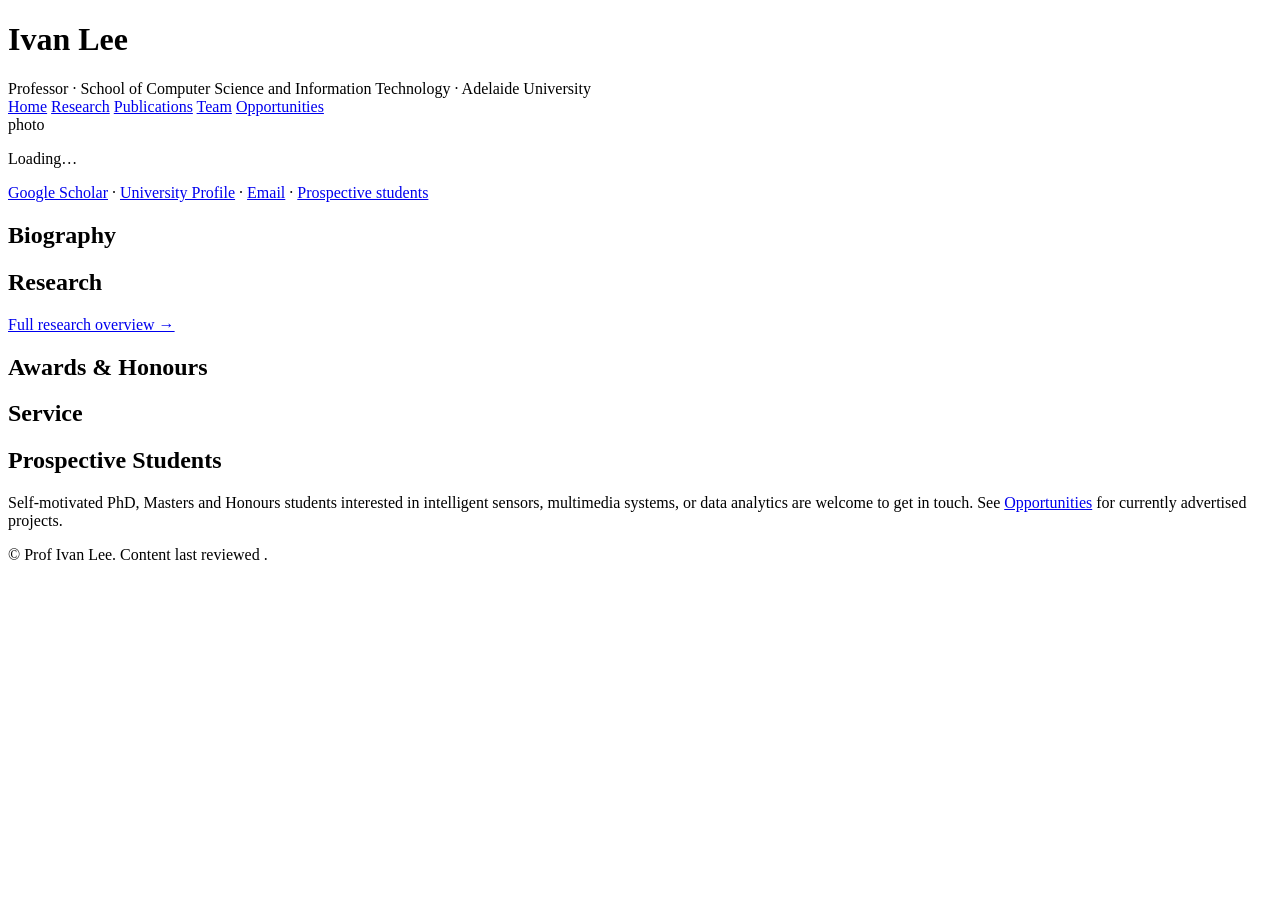
==== index.html @ 225e3fd3 "from Huafei with minor modification" ====
<!DOCTYPE html>
<html lang="en">
<head>
<meta charset="UTF-8">
<meta name="viewport" content="width=device-width, initial-scale=1.0">
<title>Home · Prof Ivan Lee </title>
<meta name="description" content="Prof Ivan Lee, researching Intelligent Sensors, Multimedia Systems and Data Analytics at University of Adelaide.">
<link rel="stylesheet" href="assets/css/style.css">
</head>
<body>
<div class="page">

<header class="masthead">
  <h1>Ivan Lee</h1>
  <div class="role">Professor &middot; School of Computer Science and Information Technology &middot; Adelaide University</div>
</header>

<div class="layout">
  <nav class="sidebar">
    <a href="index.html" class="active">Home</a>
    <a href="research.html">Research</a>
    <a href="publications.html">Publications</a>
    <a href="team.html">Team</a>
    <a href="opportunities.html">Opportunities</a>
  </nav>

  <main class="content">

    <div class="intro">
      <!-- TODO: 放真实照片到 assets/img/team/ivan-lee.jpg,并把下方占位换成 <img class="avatar-photo" src="assets/img/team/ivan-lee.jpg" alt="Prof Ivan Lee"> -->
      <div class="avatar-box">photo</div>
      <div class="intro-text">
        <p id="hero-tagline">Loading…</p>
        <p>
          <a href="#" data-scholar-url target="_blank" rel="noopener">Google Scholar</a> &middot;
          <a href="#" data-profile-url target="_blank" rel="noopener">University Profile</a> &middot;
          <a href="#" data-site-email>Email</a> &middot;
          <a href="opportunities.html">Prospective students</a>
        </p>
        <p class="metrics-line" id="metrics-line"></p>
      </div>
    </div>

    <h2>Biography</h2>
    <div id="bio"></div>

    <h2>Research</h2>
    <div id="theme-grid"></div>
    <p><a href="research.html">Full research overview &rarr;</a></p>

    <h2>Awards &amp; Honours</h2>
    <ul id="awards-list"></ul>

    <h2>Service</h2>
    <ul id="service-list"></ul>
    <p class="small muted" id="funding-note"></p>

    <!-- <h2>Collaborators</h2> -->
    <!-- <p class="small muted">Named collaborators from Prof Lee's research overview, by project.</p> -->
    <!-- <ul id="collaborators-list"></ul> -->

    <!-- <h2>Sponsors &amp; Partners</h2> -->
    <!-- <p class="small muted">Organisations that have funded or hosted Prof Lee's research, grouped as in his own research overview (snapshot: September 2026).</p> -->
    <!-- <div class="sponsors-grid" id="sponsors-grid"></div> -->

    <h2>Prospective Students</h2>
    <p>Self-motivated PhD, Masters and Honours students interested in intelligent sensors, multimedia systems, or data analytics are welcome to get in touch. See <a href="opportunities.html">Opportunities</a> for currently advertised projects.</p>

  </main>
</div>

<footer class="site-footer">
  &copy; <span id="footer-year"></span> Prof Ivan Lee. Content last reviewed <span data-last-verified></span>.
</footer>

</div>
<script src="assets/js/data.js"></script>
<script src="assets/js/render.js"></script>
</body>
</html>
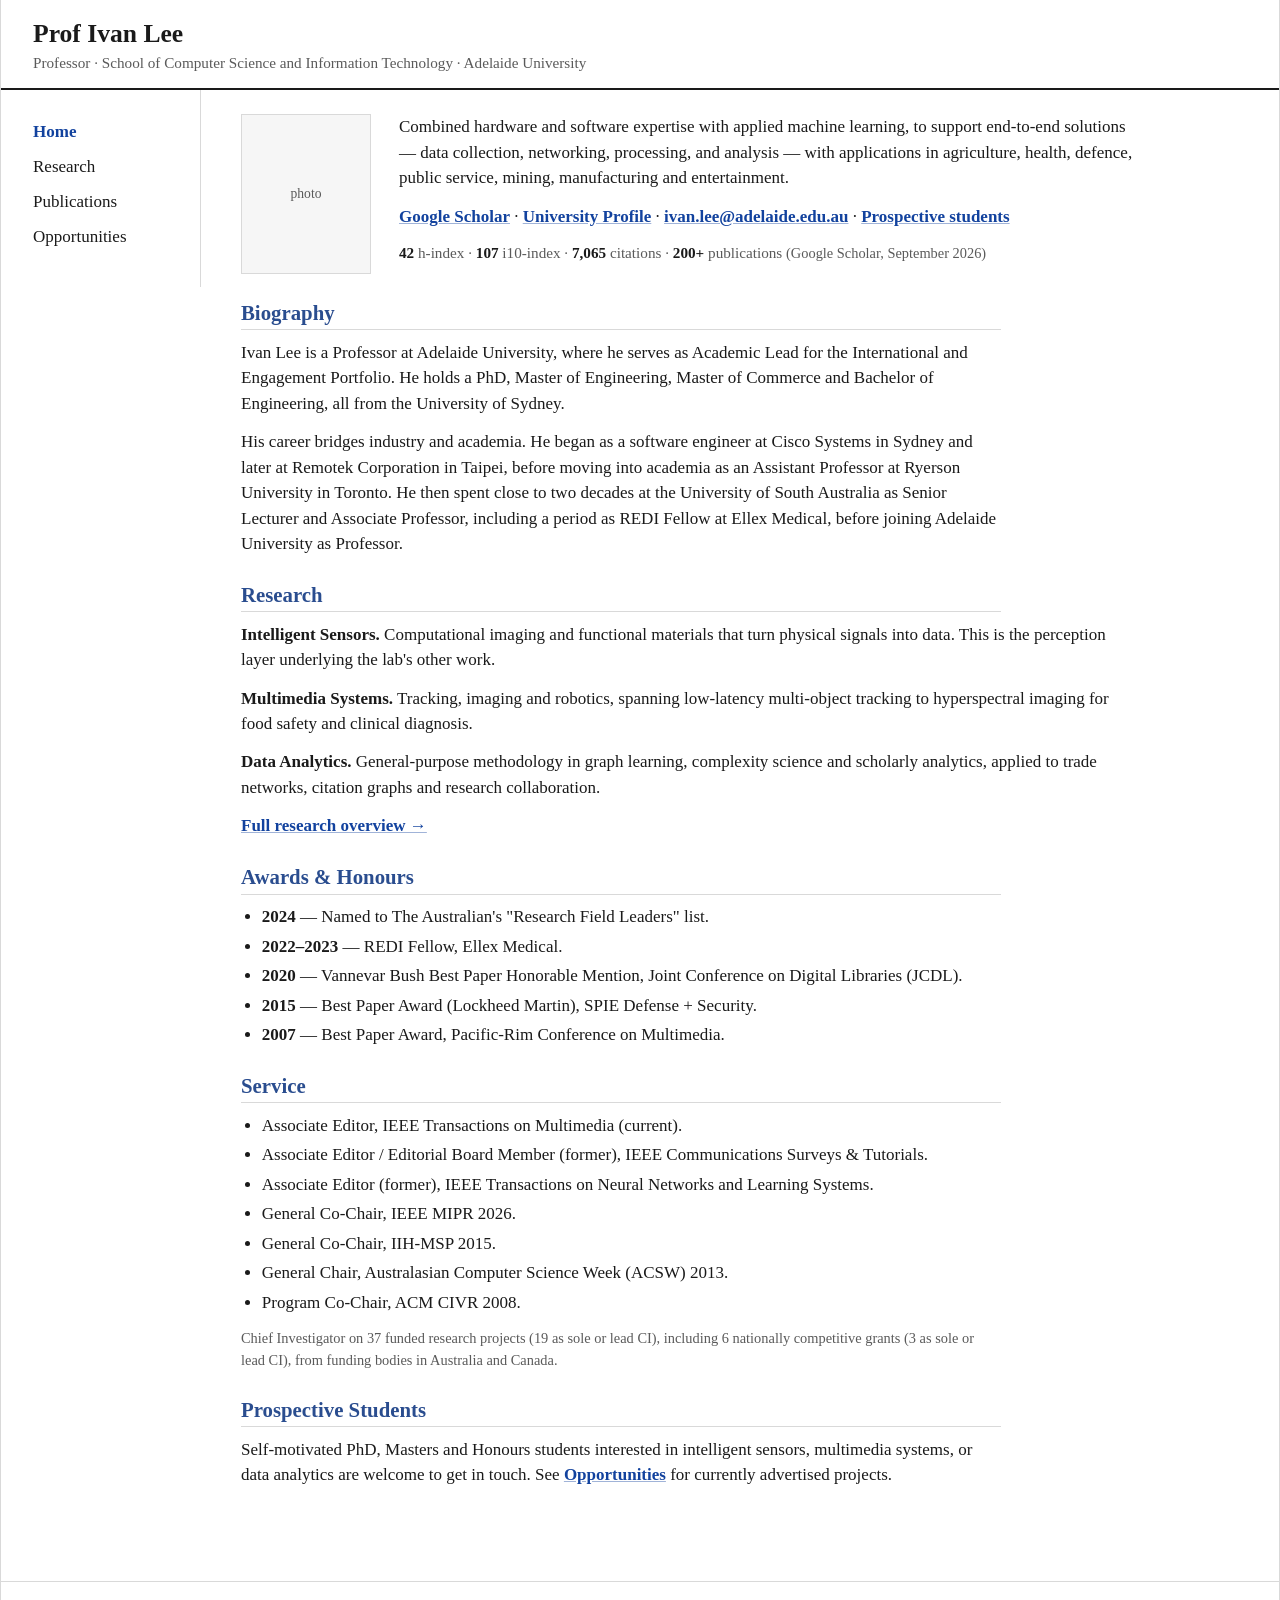
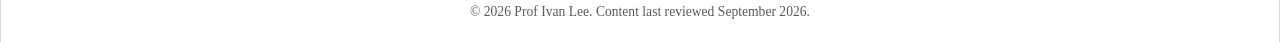
==== commit acce9cf1: "remove team" ====
--- a/index.html
+++ b/index.html
@@ -11,7 +11,7 @@
 <div class="page">
 
 <header class="masthead">
-  <h1>Ivan Lee</h1>
+  <h1>Prof Ivan Lee</h1>
   <div class="role">Professor &middot; School of Computer Science and Information Technology &middot; Adelaide University</div>
 </header>
 
@@ -20,7 +20,7 @@
     <a href="index.html" class="active">Home</a>
     <a href="research.html">Research</a>
     <a href="publications.html">Publications</a>
-    <a href="team.html">Team</a>
+    <!-- <a href="team.html">Team</a> -->
     <a href="opportunities.html">Opportunities</a>
   </nav>
 
--- a/assets/css/style.css
+++ b/assets/css/style.css
@@ -0,0 +1,126 @@
+/*
+ * 极简学术风格,参考 rp-main 模板(sidebar 导航 + Georgia/Times 衬线字体)与
+ * czh513.github.io 的朴素排版。全站只用一个强调色(蓝),黑/白/灰为中性色,不计入配色数。
+ * 不用卡片阴影、圆角徽章、渐变——纯文本层级 + 边框分隔。
+ */
+:root {
+  --ink: #1a1a1a;
+  --muted: #5a5a5a;
+  --accent: #2a4d8f;
+  --link: #12429e;
+  --border: #d9d9d9;
+  --bg-sidebar: #f6f6f6;
+  --bg-page: #ececeb;
+}
+
+* { box-sizing: border-box; }
+html { background: var(--bg-page); }
+body {
+  margin: 0;
+  font-family: "Times New Roman", Times, Georgia, serif;
+  color: var(--ink);
+  background: var(--bg-page);
+  line-height: 1.5;
+  font-size: 17px;
+}
+a { color: var(--link); text-decoration: underline; text-decoration-color: rgba(18,66,158,0.4); font-weight: 600; }
+a:hover { text-decoration-color: var(--link); }
+h1, h2, h3, h4, h5, h6 { color: var(--accent); font-weight: bold; line-height: 1.25; }
+h1 { font-size: 1.7rem; margin: 0 0 0.6rem; }
+h2 { font-size: 1.3rem; margin: 1.6rem 0 0.6rem; padding-bottom: 0.2rem; border-bottom: 1px solid var(--border); }
+h3 { font-size: 1.1rem; margin: 1.2rem 0 0.4rem; }
+h4 { font-size: 1rem; margin: 1rem 0 0.3rem; }
+p { margin: 0 0 0.8rem; }
+ul, ol { margin: 0 0 0.8rem; padding-left: 1.3rem; }
+li { margin-bottom: 0.25rem; }
+hr { border: none; border-top: 1px solid var(--border); margin: 1.5rem 0; }
+.muted { color: var(--muted); }
+.small { font-size: 0.9rem; }
+
+/* ===== Page shell: white "sheet" framed by a gray page background ===== */
+.page { max-width: 1300px; margin: 0 auto; background: #fff; border-left: 1px solid var(--border); border-right: 1px solid var(--border); min-height: 100vh; }
+
+.masthead {
+  padding: 1.1rem 2rem 0.85rem;
+  border-bottom: 2px solid var(--ink);
+}
+.masthead h1 { color: var(--ink); margin: 0; font-size: 1.6rem; }
+.masthead .role { color: var(--muted); font-size: 0.95rem; margin-top: 0.15rem; }
+
+.layout { display: flex; align-items: flex-start; }
+.sidebar {
+  width: 200px; flex-shrink: 0; padding: 1.5rem 1rem 2rem 2rem;
+  border-right: 1px solid var(--border);
+}
+.sidebar a {
+  display: block; padding: 0.3rem 0; color: var(--ink); text-decoration: none; font-weight: normal;
+}
+.sidebar a:hover { color: var(--link); }
+.sidebar a.active { color: var(--link); font-weight: bold; }
+.content { flex: 1; min-width: 0; padding: 1.5rem 2.5rem 3rem; }
+.content > :not(.intro):not(#theme-grid):not(#research-detail):not(.sponsors-grid) { max-width: 760px; }
+.intro, #theme-grid, #research-detail { max-width: 900px; }
+.sponsors-grid { max-width: 1000px; }
+
+@media (max-width: 700px) {
+  .layout { flex-direction: column; }
+  .sidebar {
+    width: 100%; border-right: none; border-bottom: 1px solid var(--border);
+    padding: 0.75rem 1.5rem; display: flex; flex-wrap: wrap; gap: 0 1.2rem;
+  }
+  .sidebar a { padding: 0.3rem 0; }
+  .content { padding: 1.25rem 1.5rem 2.5rem; }
+}
+
+/* ===== Home ===== */
+.intro { display: flex; gap: 1.75rem; align-items: flex-start; flex-wrap: wrap; margin-bottom: 1rem; }
+.avatar-box {
+  width: 130px; height: 160px; flex-shrink: 0; background: var(--bg-sidebar);
+  border: 1px solid var(--border); display: flex; align-items: center; justify-content: center;
+  color: var(--muted); font-size: 0.85rem; text-align: center;
+}
+.avatar-photo { width: 130px; height: 160px; object-fit: cover; display: block; border: 1px solid var(--border); }
+.intro-text { flex: 1; min-width: 280px; }
+.metrics-line { color: var(--muted); font-size: 0.95rem; margin: 0.75rem 0 0; }
+.metrics-line strong { color: var(--ink); }
+
+.sponsors-grid { display: flex; flex-direction: column; gap: 1.5rem; margin: 1rem 0 0.8rem; }
+.sponsor-figure { margin: 0; }
+.sponsor-figure img { max-width: 100%; height: auto; border: 1px solid var(--border); display: block; }
+.sponsor-figure figcaption { font-size: 0.85rem; color: var(--muted); margin-top: 0.35rem; }
+
+/* ===== Research page ===== */
+.subarea-list { margin-top: 0.2rem; }
+.pub-mini-list { list-style: none; padding-left: 0; margin-top: 0.4rem; }
+.pub-mini-list li { padding: 0.2rem 0; }
+
+/* ===== Publications: full citation, definition-list-like ===== */
+.pub-year-heading { margin-top: 1.6rem; }
+.pub-list { list-style: none; padding-left: 0; margin: 0.5rem 0 0; }
+.pub-entry { padding: 0.5rem 0; border-bottom: 1px solid var(--border); }
+.pub-entry .pub-title { font-weight: bold; }
+.pub-entry .pub-authors { display: block; }
+.pub-entry .pub-cite { color: var(--muted); font-style: italic; }
+.pub-entry .pub-cat { color: var(--muted); font-size: 0.85rem; }
+
+/* ===== Team ===== */
+.pi-block { display: flex; gap: 1.75rem; flex-wrap: wrap; margin-top: 0.5rem; }
+.pi-text { flex: 1 1 320px; min-width: 0; }
+.link-row a { margin-right: 1rem; }
+.member-entry { margin-bottom: 0.6rem; }
+.project-list { list-style: none; padding-left: 0; }
+.project-list li { padding: 0.2rem 0; }
+.project-list li::before { content: "— "; }
+
+/* ===== Opportunities ===== */
+.project-card { padding: 1rem 0; border-bottom: 1px solid var(--border); }
+.project-card h3 { margin-top: 0.2rem; }
+.note-line { color: var(--muted); font-size: 0.9rem; }
+.apply-link { font-weight: bold; }
+
+/* ===== Footer ===== */
+.site-footer {
+  border-top: 1px solid var(--border); margin-top: 2rem; padding: 1.25rem 1.5rem;
+  color: var(--muted); font-size: 0.85rem; text-align: center;
+}
+.site-footer a { color: var(--muted); }
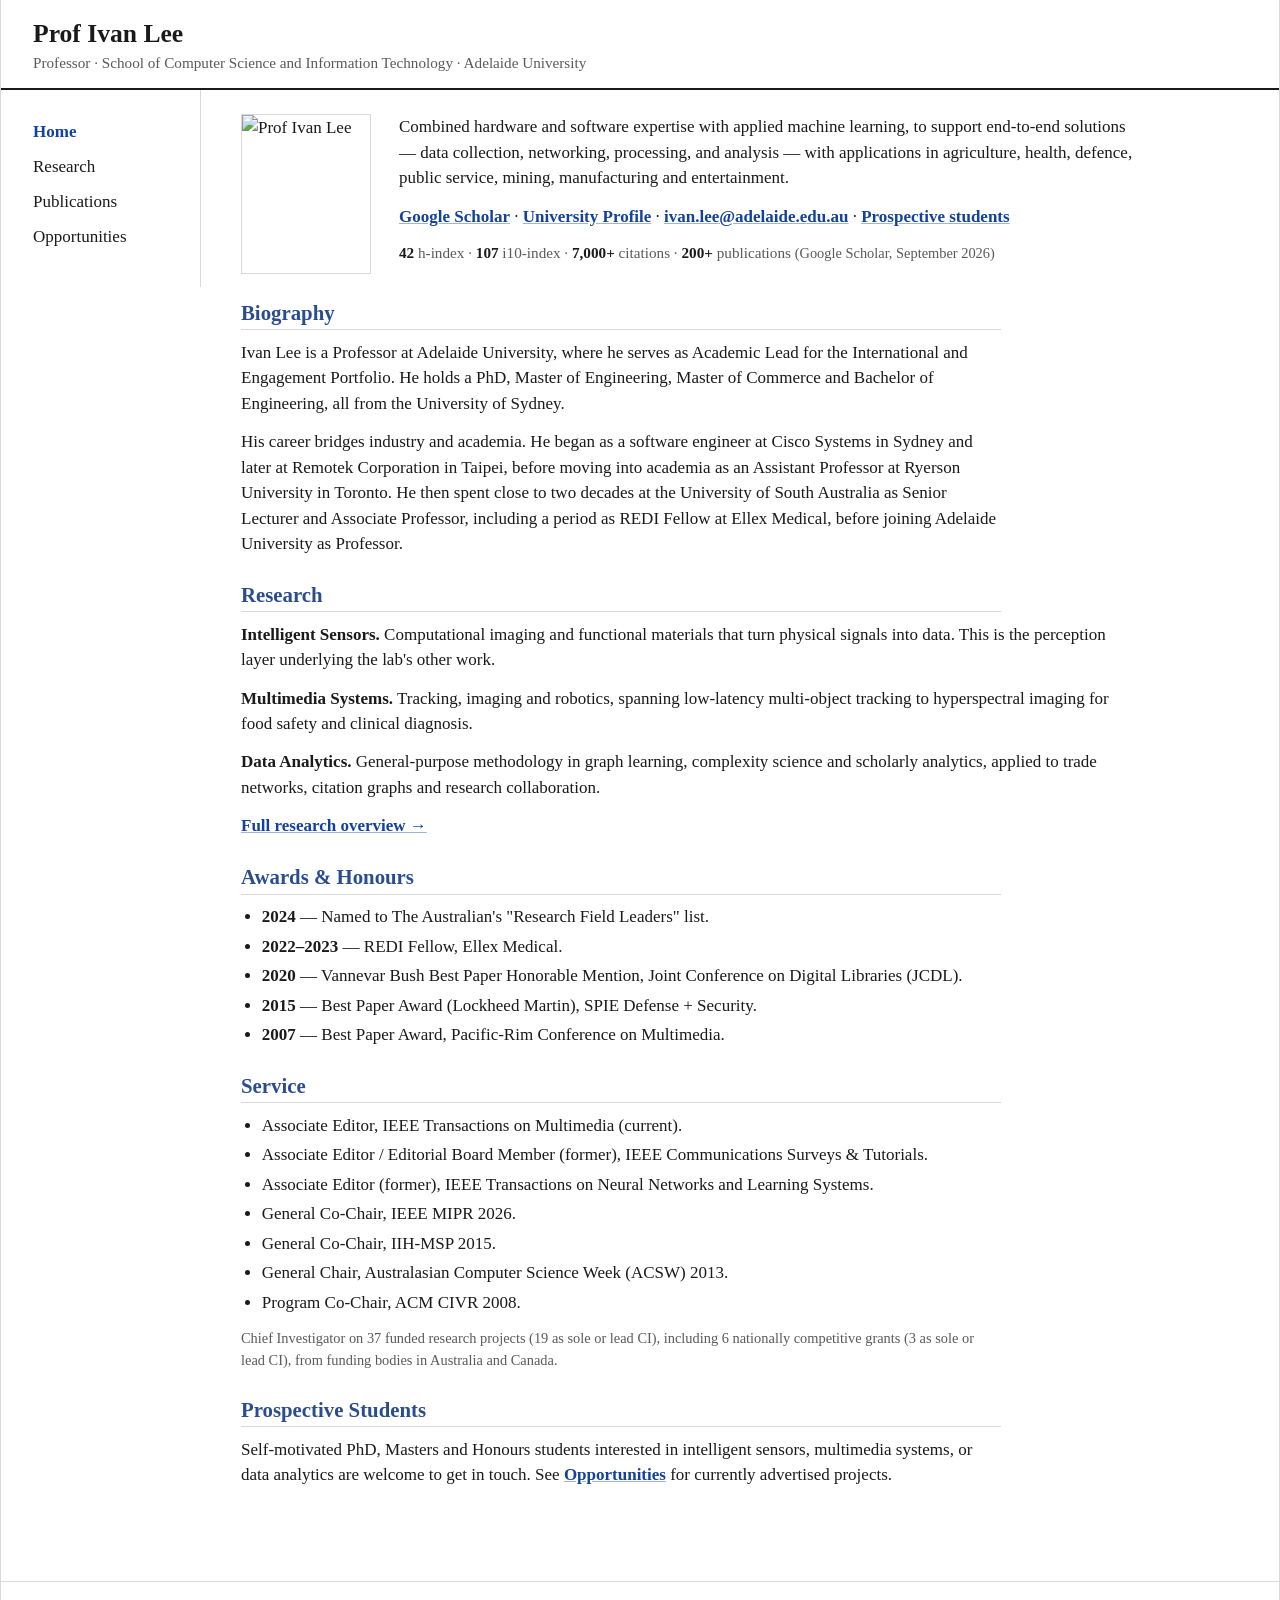
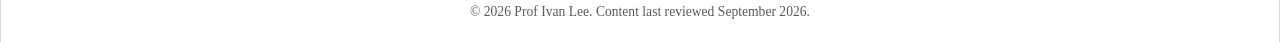
==== commit cc330784: "fix errors, updates, include photo" ====
--- a/index.html
+++ b/index.html
@@ -28,7 +28,8 @@
 
     <div class="intro">
       <!-- TODO: 放真实照片到 assets/img/team/ivan-lee.jpg,并把下方占位换成 <img class="avatar-photo" src="assets/img/team/ivan-lee.jpg" alt="Prof Ivan Lee"> -->
-      <div class="avatar-box">photo</div>
+      <!-- <div class="avatar-box">photo</div> -->
+      <img class="avatar-photo" src="assets/img/team/ivan_lee.png" alt="Prof Ivan Lee">
       <div class="intro-text">
         <p id="hero-tagline">Loading…</p>
         <p>
